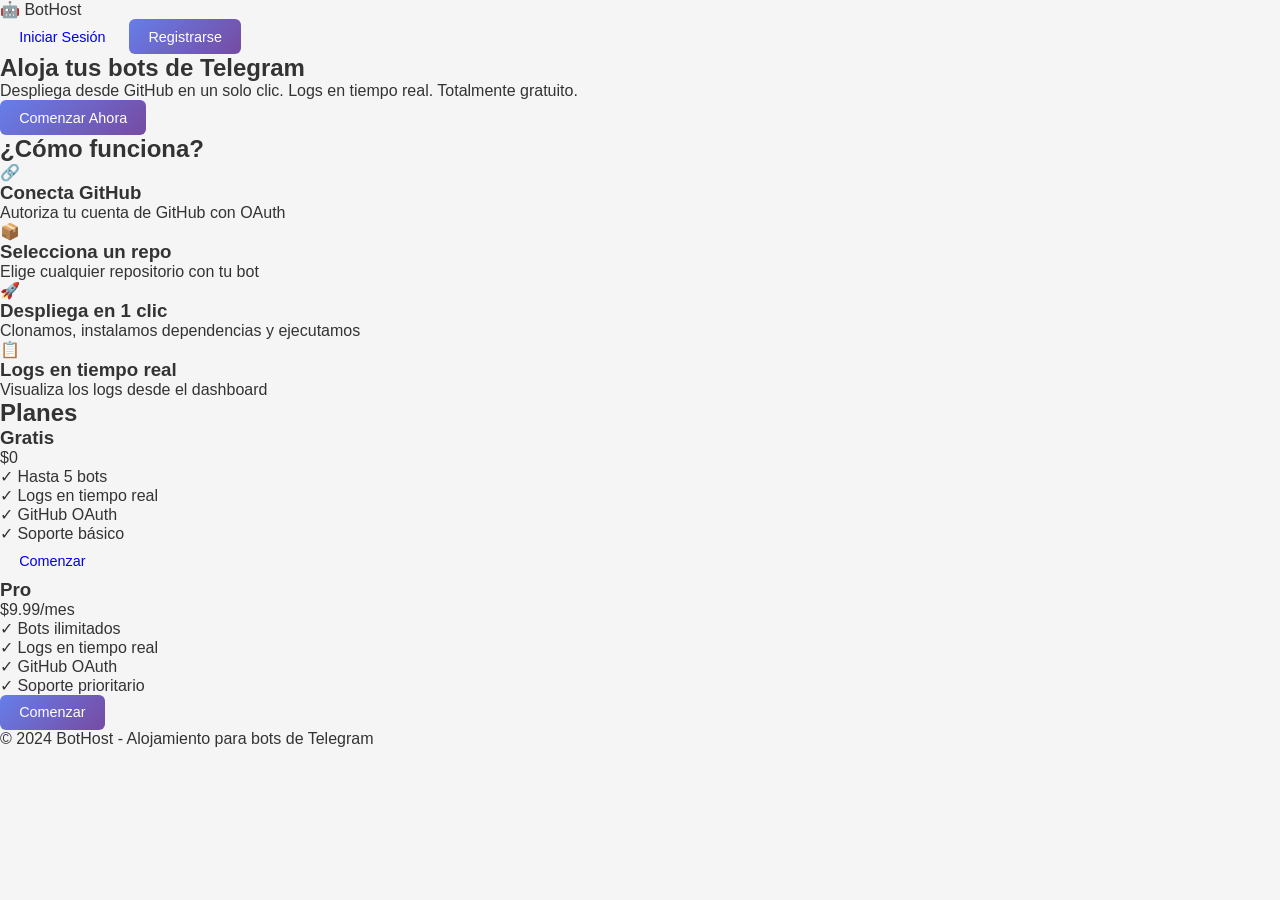
==== frontend/index.html @ b89e0924 "initial commit" ====
<!DOCTYPE html>
<html lang="es">
<head>
    <meta charset="UTF-8">
    <meta name="viewport" content="width=device-width, initial-scale=1.0">
    <title>BotHost - Aloja tus bots de Telegram</title>
    <link rel="stylesheet" href="style.css">
</head>
<body>
    <nav class="navbar">
        <div class="nav-container">
            <div class="logo">🤖 BotHost</div>
            <div class="nav-links">
                <a href="/login" class="btn btn-outline">Iniciar Sesión</a>
                <a href="/login" class="btn btn-primary">Registrarse</a>
            </div>
        </div>
    </nav>

    <section class="hero">
        <div class="hero-content">
            <h1>Aloja tus bots de Telegram</h1>
            <p>Despliega desde GitHub en un solo clic. Logs en tiempo real. Totalmente gratuito.</p>
            <a href="/login" class="btn btn-primary btn-large">Comenzar Ahora</a>
        </div>
    </section>

    <section class="features">
        <div class="container">
            <h2>¿Cómo funciona?</h2>
            <div class="features-grid">
                <div class="feature-card">
                    <div class="feature-icon">🔗</div>
                    <h3>Conecta GitHub</h3>
                    <p>Autoriza tu cuenta de GitHub con OAuth</p>
                </div>
                <div class="feature-card">
                    <div class="feature-icon">📦</div>
                    <h3>Selecciona un repo</h3>
                    <p>Elige cualquier repositorio con tu bot</p>
                </div>
                <div class="feature-card">
                    <div class="feature-icon">🚀</div>
                    <h3>Despliega en 1 clic</h3>
                    <p>Clonamos, instalamos dependencias y ejecutamos</p>
                </div>
                <div class="feature-card">
                    <div class="feature-icon">📋</div>
                    <h3>Logs en tiempo real</h3>
                    <p>Visualiza los logs desde el dashboard</p>
                </div>
            </div>
        </div>
    </section>

    <section class="pricing">
        <div class="container">
            <h2>Planes</h2>
            <div class="pricing-grid">
                <div class="pricing-card">
                    <h3>Gratis</h3>
                    <div class="price">$0</div>
                    <ul>
                        <li>✓ Hasta 5 bots</li>
                        <li>✓ Logs en tiempo real</li>
                        <li>✓ GitHub OAuth</li>
                        <li>✓ Soporte básico</li>
                    </ul>
                    <a href="/login" class="btn btn-outline">Comenzar</a>
                </div>
                <div class="pricing-card featured">
                    <h3>Pro</h3>
                    <div class="price">$9.99<span>/mes</span></div>
                    <ul>
                        <li>✓ Bots ilimitados</li>
                        <li>✓ Logs en tiempo real</li>
                        <li>✓ GitHub OAuth</li>
                        <li>✓ Soporte prioritario</li>
                    </ul>
                    <a href="/login" class="btn btn-primary">Comenzar</a>
                </div>
            </div>
        </div>
    </section>

    <footer>
        <div class="container">
            <p>© 2024 BotHost - Alojamiento para bots de Telegram</p>
        </div>
    </footer>
</body>
</html>
---- frontend/style.css ----
* {
    margin: 0;
    padding: 0;
    box-sizing: border-box;
}

body {
    font-family: -apple-system, BlinkMacSystemFont, 'Segoe UI', Roboto, Oxygen, Ubuntu, sans-serif;
    background: #f5f5f5;
    color: #333;
}

/* Dashboard Layout */
.dashboard {
    display: flex;
    min-height: 100vh;
}

/* Sidebar */
.sidebar {
    width: 280px;
    background: linear-gradient(180deg, #1a1a2e 0%, #16213e 100%);
    color: white;
    display: flex;
    flex-direction: column;
    box-shadow: 2px 0 10px rgba(0,0,0,0.1);
}

.sidebar-header {
    padding: 2rem;
    border-bottom: 1px solid rgba(255,255,255,0.1);
}

.sidebar-header h2 {
    font-size: 1.5rem;
    text-align: center;
}

.sidebar-nav {
    flex: 1;
    padding: 2rem 0;
}

.nav-item {
    width: 100%;
    padding: 1rem 2rem;
    text-align: left;
    background: none;
    border: none;
    color: rgba(255,255,255,0.8);
    cursor: pointer;
    font-size: 1rem;
    transition: all 0.3s;
    display: flex;
    align-items: center;
    gap: 0.75rem;
}

.nav-item:hover {
    background: rgba(255,255,255,0.1);
    color: white;
}

.nav-item.active {
    background: rgba(255,255,255,0.15);
    color: white;
    border-left: 3px solid #667eea;
}

hr {
    margin: 1rem 0;
    border-color: rgba(255,255,255,0.1);
}

/* Main Content */
.main-content {
    flex: 1;
    display: flex;
    flex-direction: column;
}

.top-bar {
    background: white;
    padding: 1.5rem 2rem;
    border-bottom: 1px solid #e0e0e0;
    display: flex;
    justify-content: space-between;
    align-items: center;
    box-shadow: 0 2px 4px rgba(0,0,0,0.05);
}

.user-badge {
    display: flex;
    align-items: center;
    gap: 1rem;
}

.username {
    font-weight: 500;
    color: #333;
}

.plan {
    padding: 0.25rem 0.75rem;
    border-radius: 20px;
    font-size: 0.75rem;
    font-weight: 500;
}

.plan.free {
    background: #e8f5e9;
    color: #2e7d32;
}

.plan.pro {
    background: #fff3e0;
    color: #ed6c02;
}

/* Views */
.view {
    display: none;
    padding: 2rem;
    flex: 1;
}

.view.active {
    display: block;
}

/* Bots Grid */
.bots-header {
    display: flex;
    justify-content: space-between;
    align-items: center;
    margin-bottom: 2rem;
}

.plan-badge {
    padding: 0.5rem 1rem;
    background: #e3f2fd;
    border-radius: 8px;
    font-size: 0.875rem;
    color: #1976d2;
}

.bots-grid {
    display: grid;
    grid-template-columns: repeat(auto-fill, minmax(350px, 1fr));
    gap: 1.5rem;
}

.bot-card {
    background: white;
    border-radius: 12px;
    padding: 1.5rem;
    display: flex;
    gap: 1rem;
    box-shadow: 0 2px 8px rgba(0,0,0,0.08);
    transition: transform 0.2s, box-shadow 0.2s;
}

.bot-card:hover {
    transform: translateY(-2px);
    box-shadow: 0 4px 12px rgba(0,0,0,0.12);
}

.bot-icon {
    font-size: 2.5rem;
}

.bot-info {
    flex: 1;
}

.bot-info h3 {
    margin-bottom: 0.25rem;
    font-size: 1.1rem;
}

.repo-name {
    font-size: 0.75rem;
    color: #666;
    margin-bottom: 0.5rem;
}

.status {
    display: inline-block;
    padding: 0.25rem 0.75rem;
    border-radius: 20px;
    font-size: 0.75rem;
    font-weight: 500;
}

.status.running {
    background: #e8f5e9;
    color: #2e7d32;
}

.status.stopped {
    background: #ffebee;
    color: #c62828;
}

.bot-actions {
    display: flex;
    gap: 0.5rem;
    align-items: flex-start;
}

.btn-icon {
    background: none;
    border: none;
    font-size: 1.25rem;
    cursor: pointer;
    padding: 0.5rem;
    border-radius: 8px;
    transition: background 0.2s;
}

.btn-icon:hover {
    background: #f0f0f0;
}

.btn-icon.danger:hover {
    background: #ffebee;
}

/* Empty State */
.empty-state {
    text-align: center;
    padding: 4rem;
    background: white;
    border-radius: 12px;
}

.empty-icon {
    font-size: 4rem;
    margin-bottom: 1rem;
}

.empty-state h3 {
    margin-bottom: 0.5rem;
    color: #333;
}

.empty-state p {
    color: #666;
    margin-bottom: 1.5rem;
}

/* GitHub Section */
.github-status-card {
    background: white;
    border-radius: 12px;
    padding: 2rem;
    margin-bottom: 2rem;
    text-align: center;
}

.connected, .disconnected {
    display: flex;
    align-items: center;
    justify-content: center;
    gap: 1.5rem;
}

.status-icon {
    font-size: 3rem;
}

.status-text strong {
    display: block;
    font-size: 1.25rem;
    margin-bottom: 0.5rem;
}

.status-text p {
    color: #666;
    margin-bottom: 1rem;
}

.repos-container h3 {
    margin-bottom: 1rem;
}

.repos-grid {
    display: grid;
    grid-template-columns: repeat(auto-fill, minmax(300px, 1fr));
    gap: 1rem;
}

.repo-card {
    background: white;
    border-radius: 8px;
    padding: 1rem;
    border: 1px solid #e0e0e0;
    transition: all 0.2s;
}

.repo-card:hover {
    border-color: #667eea;
    box-shadow: 0 2px 8px rgba(102,126,234,0.1);
}

.repo-header {
    display: flex;
    align-items: center;
    gap: 0.5rem;
    margin-bottom: 0.5rem;
}

.repo-icon {
    font-size: 1.25rem;
}

.repo-name {
    font-weight: 500;
    flex: 1;
}

.badge {
    font-size: 0.7rem;
    padding: 0.2rem 0.5rem;
    border-radius: 4px;
}

.badge.private {
    background: #ffebee;
    color: #c62828;
}

.badge.public {
    background: #e8f5e9;
    color: #2e7d32;
}

.repo-desc {
    font-size: 0.8rem;
    color: #666;
    margin-bottom: 1rem;
}

/* Account Card */
.account-card {
    background: white;
    border-radius: 12px;
    padding: 2rem;
    max-width: 600px;
}

.account-card h3 {
    margin-bottom: 1.5rem;
    padding-bottom: 1rem;
    border-bottom: 2px solid #f0f0f0;
}

.account-info {
    display: flex;
    flex-direction: column;
    gap: 1rem;
}

.info-row {
    display: flex;
    padding: 0.75rem 0;
    border-bottom: 1px solid #f0f0f0;
}

.info-row .label {
    width: 120px;
    font-weight: 500;
    color: #666;
}

.info-row .value {
    flex: 1;
    color: #333;
}

/* Modal */
.modal {
    display: none;
    position: fixed;
    top: 0;
    left: 0;
    width: 100%;
    height: 100%;
    background: rgba(0,0,0,0.5);
    z-index: 1000;
    align-items: center;
    justify-content: center;
}

.modal.active {
    display: flex;
}

.modal-content {
    background: white;
    border-radius: 12px;
    width: 90%;
    max-width: 800px;
    max-height: 80vh;
    display: flex;
    flex-direction: column;
}

.modal-header {
    padding: 1rem 1.5rem;
    border-bottom: 1px solid #e0e0e0;
    display: flex;
    justify-content: space-between;
    align-items: center;
}

.modal-body {
    padding: 1.5rem;
    overflow-y: auto;
    flex: 1;
}

.modal-footer {
    padding: 1rem 1.5rem;
    border-top: 1px solid #e0e0e0;
    text-align: right;
}

.logs-viewer {
    background: #1e1e1e;
    color: #d4d4d4;
    padding: 1rem;
    border-radius: 8px;
    font-family: 'Courier New', monospace;
    font-size: 0.8rem;
    white-space: pre-wrap;
    word-wrap: break-word;
    max-height: 500px;
    overflow-y: auto;
}

.close-btn {
    background: none;
    border: none;
    font-size: 1.5rem;
    cursor: pointer;
    color: #999;
}

.close-btn:hover {
    color: #333;
}

/* Buttons */
.btn {
    display: inline-block;
    padding: 0.6rem 1.2rem;
    border: none;
    border-radius: 6px;
    cursor: pointer;
    font-size: 0.9rem;
    text-decoration: none;
    transition: all 0.2s;
}

.btn-primary {
    background: linear-gradient(135deg, #667eea 0%, #764ba2 100%);
    color: white;
}

.btn-primary:hover {
    transform: translateY(-1px);
    box-shadow: 0 4px 12px rgba(102,126,234,0.4);
}

.btn-sm {
    padding: 0.4rem 0.8rem;
    font-size: 0.8rem;
}

/* Loading */
.loading {
    text-align: center;
    padding: 2rem;
    color: #666;
}

.error {
    text-align: center;
    padding: 2rem;
    color: #c62828;
}

/* Responsive */
@media (max-width: 768px) {
    .dashboard {
        flex-direction: column;
    }
    
    .sidebar {
        width: 100%;
        position: sticky;
        top: 0;
        z-index: 100;
    }
    
    .sidebar-nav {
        display: flex;
        overflow-x: auto;
        padding: 1rem;
    }
    
    .nav-item {
        width: auto;
        white-space: nowrap;
    }
    
    .bots-grid {
        grid-template-columns: 1fr;
    }
    
    .repos-grid {
        grid-template-columns: 1fr;
    }
    
    .connected, .disconnected {
        flex-direction: column;
        text-align: center;
    }
}
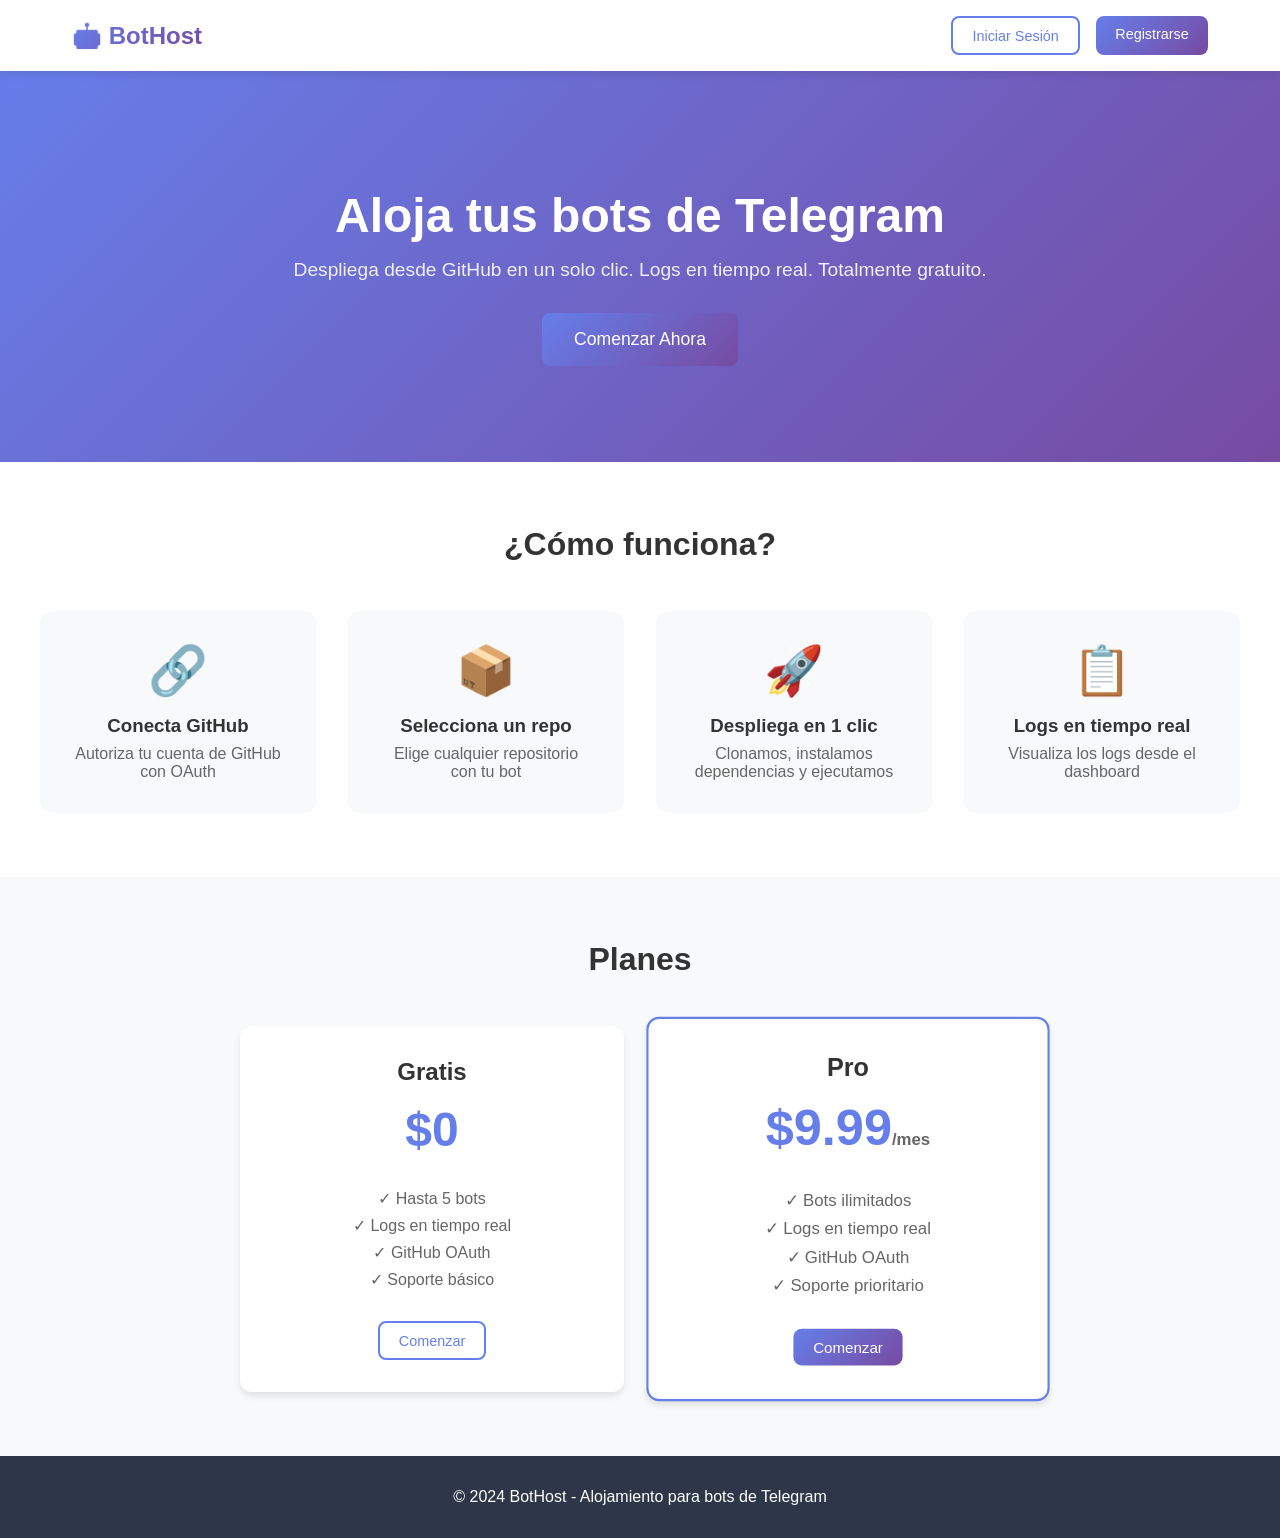
==== commit 7f94d7a6: "Initial commit" ====
--- a/frontend/index.html
+++ b/frontend/index.html
@@ -4,7 +4,230 @@
     <meta charset="UTF-8">
     <meta name="viewport" content="width=device-width, initial-scale=1.0">
     <title>BotHost - Aloja tus bots de Telegram</title>
-    <link rel="stylesheet" href="style.css">
+    <link rel="stylesheet" href="/style.css">
+    <style>
+        /* Estilos adicionales para asegurar que se vea bien */
+        * {
+            margin: 0;
+            padding: 0;
+            box-sizing: border-box;
+        }
+        
+        body {
+            font-family: -apple-system, BlinkMacSystemFont, 'Segoe UI', Roboto, Oxygen, Ubuntu, sans-serif;
+            background: #f5f5f5;
+            color: #333;
+        }
+        
+        .navbar {
+            background: white;
+            box-shadow: 0 2px 10px rgba(0,0,0,0.1);
+            position: fixed;
+            width: 100%;
+            top: 0;
+            z-index: 1000;
+        }
+        
+        .nav-container {
+            max-width: 1200px;
+            margin: 0 auto;
+            padding: 1rem 2rem;
+            display: flex;
+            justify-content: space-between;
+            align-items: center;
+        }
+        
+        .logo {
+            font-size: 1.5rem;
+            font-weight: bold;
+            background: linear-gradient(135deg, #667eea 0%, #764ba2 100%);
+            -webkit-background-clip: text;
+            -webkit-text-fill-color: transparent;
+        }
+        
+        .nav-links {
+            display: flex;
+            gap: 1rem;
+        }
+        
+        .btn {
+            display: inline-block;
+            padding: 0.6rem 1.2rem;
+            border: none;
+            border-radius: 8px;
+            cursor: pointer;
+            font-size: 0.9rem;
+            text-decoration: none;
+            transition: all 0.3s;
+        }
+        
+        .btn-primary {
+            background: linear-gradient(135deg, #667eea 0%, #764ba2 100%);
+            color: white;
+        }
+        
+        .btn-primary:hover {
+            transform: translateY(-2px);
+            box-shadow: 0 4px 12px rgba(102,126,234,0.4);
+        }
+        
+        .btn-outline {
+            border: 2px solid #667eea;
+            color: #667eea;
+            background: transparent;
+        }
+        
+        .btn-outline:hover {
+            background: #667eea;
+            color: white;
+        }
+        
+        .btn-large {
+            padding: 1rem 2rem;
+            font-size: 1.1rem;
+        }
+        
+        .hero {
+            background: linear-gradient(135deg, #667eea 0%, #764ba2 100%);
+            color: white;
+            text-align: center;
+            padding: 8rem 2rem 6rem;
+            margin-top: 60px;
+        }
+        
+        .hero-content h1 {
+            font-size: 3rem;
+            margin-bottom: 1rem;
+        }
+        
+        .hero-content p {
+            font-size: 1.2rem;
+            margin-bottom: 2rem;
+            opacity: 0.9;
+        }
+        
+        .features {
+            padding: 4rem 2rem;
+            background: white;
+        }
+        
+        .container {
+            max-width: 1200px;
+            margin: 0 auto;
+        }
+        
+        .features h2, .pricing h2 {
+            text-align: center;
+            font-size: 2rem;
+            margin-bottom: 3rem;
+        }
+        
+        .features-grid {
+            display: grid;
+            grid-template-columns: repeat(auto-fit, minmax(250px, 1fr));
+            gap: 2rem;
+        }
+        
+        .feature-card {
+            text-align: center;
+            padding: 2rem;
+            background: #f8f9fa;
+            border-radius: 12px;
+            transition: transform 0.3s;
+        }
+        
+        .feature-card:hover {
+            transform: translateY(-5px);
+        }
+        
+        .feature-icon {
+            font-size: 3rem;
+            margin-bottom: 1rem;
+        }
+        
+        .feature-card h3 {
+            margin-bottom: 0.5rem;
+            color: #333;
+        }
+        
+        .feature-card p {
+            color: #666;
+        }
+        
+        .pricing {
+            padding: 4rem 2rem;
+            background: #f8f9fa;
+        }
+        
+        .pricing-grid {
+            display: grid;
+            grid-template-columns: repeat(auto-fit, minmax(300px, 1fr));
+            gap: 2rem;
+            max-width: 800px;
+            margin: 0 auto;
+        }
+        
+        .pricing-card {
+            background: white;
+            border-radius: 12px;
+            padding: 2rem;
+            text-align: center;
+            box-shadow: 0 4px 6px rgba(0,0,0,0.1);
+            transition: transform 0.3s;
+        }
+        
+        .pricing-card:hover {
+            transform: translateY(-5px);
+        }
+        
+        .pricing-card.featured {
+            border: 2px solid #667eea;
+            transform: scale(1.05);
+        }
+        
+        .pricing-card h3 {
+            font-size: 1.5rem;
+            margin-bottom: 1rem;
+        }
+        
+        .price {
+            font-size: 3rem;
+            font-weight: bold;
+            color: #667eea;
+            margin: 1rem 0;
+        }
+        
+        .price span {
+            font-size: 1rem;
+            color: #666;
+        }
+        
+        .pricing-card ul {
+            list-style: none;
+            margin: 2rem 0;
+        }
+        
+        .pricing-card li {
+            margin: 0.5rem 0;
+            color: #666;
+        }
+        
+        footer {
+            background: #2d3748;
+            color: white;
+            text-align: center;
+            padding: 2rem;
+        }
+        
+        @media (max-width: 768px) {
+            .hero-content h1 {
+                font-size: 2rem;
+            }
+            .pricing-card.featured {
+                transform: none;
+            }
+        }
+    </style>
 </head>
 <body>
     <nav class="navbar">
@@ -89,4 +312,4 @@
         </div>
     </footer>
 </body>
-</html>+</html>
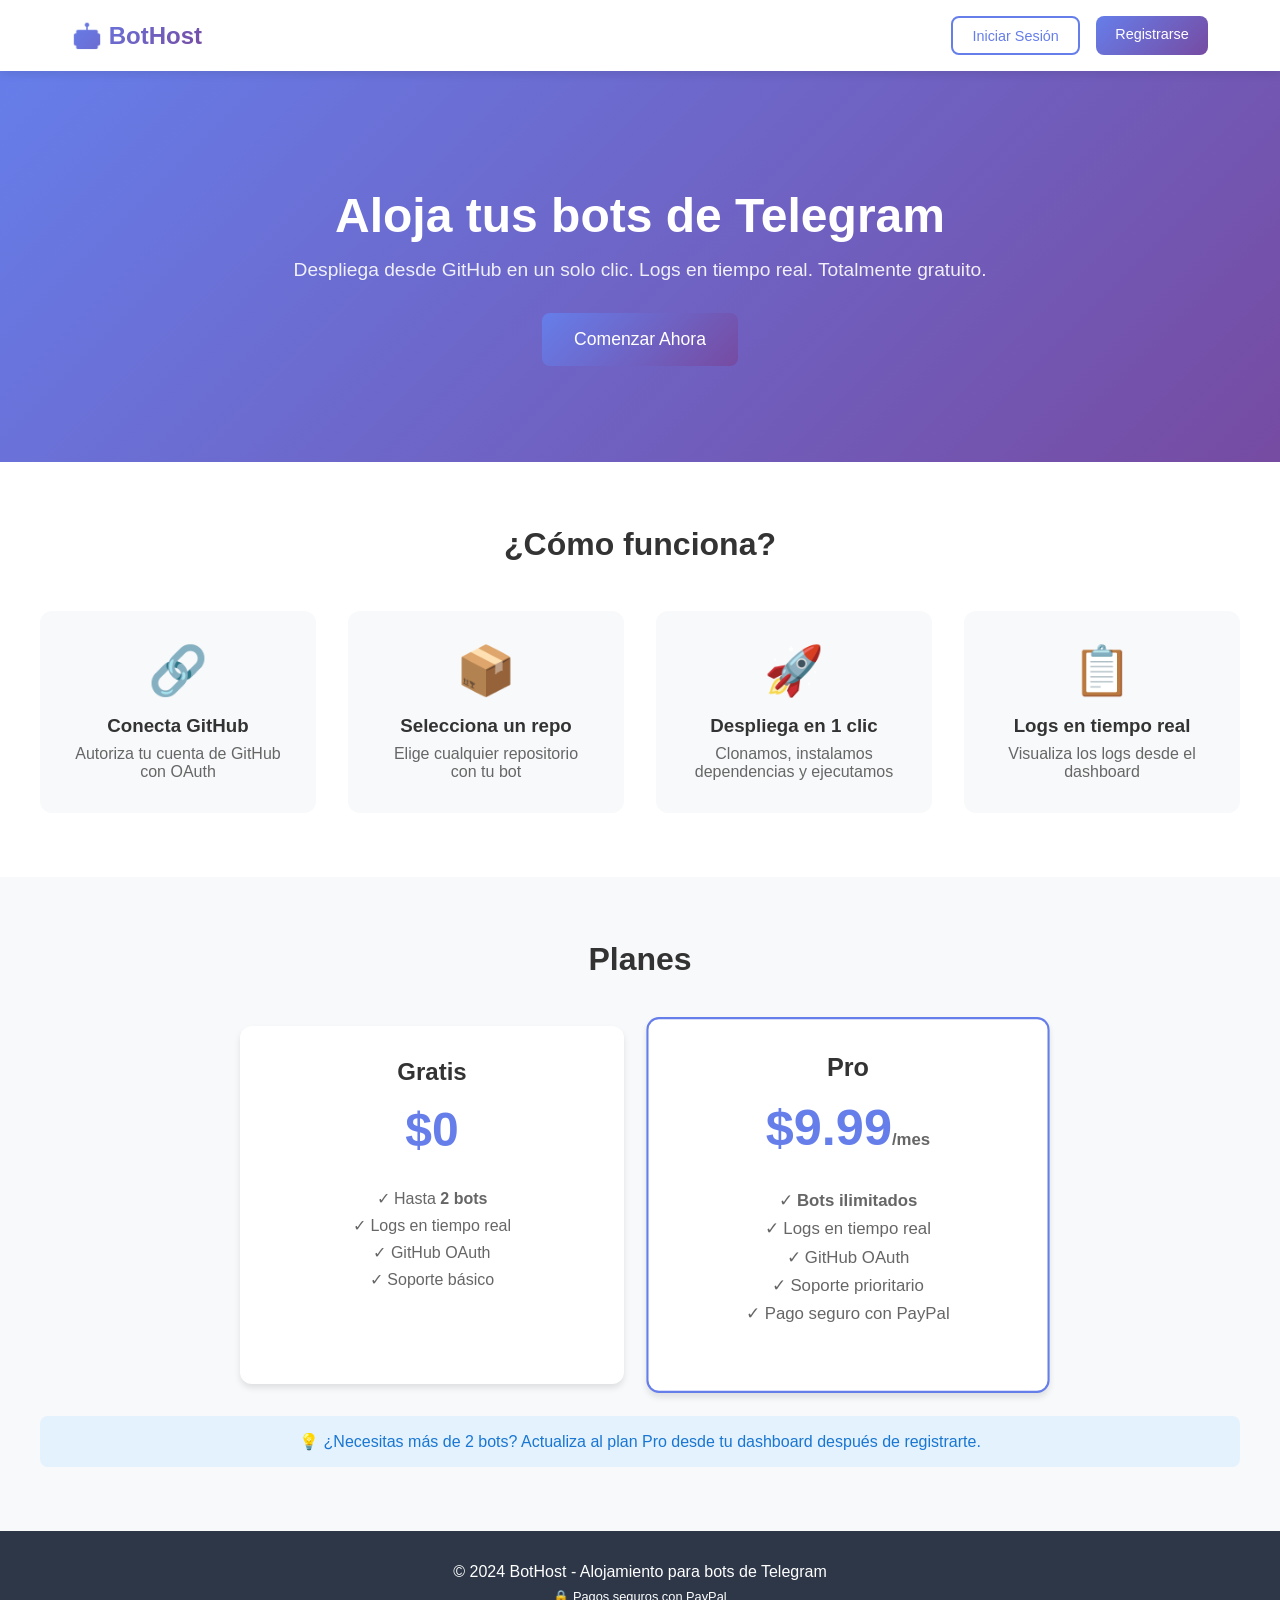
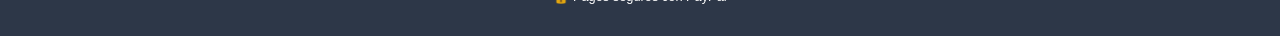
==== commit 43480c0e: "Initial commit" ====
--- a/frontend/index.html
+++ b/frontend/index.html
@@ -212,6 +212,16 @@
             color: #666;
         }
         
+        /* Mensaje de actualización */
+        .upgrade-note {
+            text-align: center;
+            margin-top: 2rem;
+            padding: 1rem;
+            background: #e3f2fd;
+            border-radius: 8px;
+            color: #1976d2;
+        }
+        
         footer {
             background: #2d3748;
             color: white;
@@ -235,7 +245,7 @@
             <div class="logo">🤖 BotHost</div>
             <div class="nav-links">
                 <a href="/login" class="btn btn-outline">Iniciar Sesión</a>
-                <a href="/login" class="btn btn-primary">Registrarse</a>
+                <a href="/login?tab=register" class="btn btn-primary">Registrarse</a>
             </div>
         </div>
     </nav>
@@ -244,7 +254,7 @@
         <div class="hero-content">
             <h1>Aloja tus bots de Telegram</h1>
             <p>Despliega desde GitHub en un solo clic. Logs en tiempo real. Totalmente gratuito.</p>
-            <a href="/login" class="btn btn-primary btn-large">Comenzar Ahora</a>
+            <a href="/login?tab=register" class="btn btn-primary btn-large">Comenzar Ahora</a>
         </div>
     </section>
 
@@ -284,24 +294,26 @@
                     <h3>Gratis</h3>
                     <div class="price">$0</div>
                     <ul>
-                        <li>✓ Hasta 5 bots</li>
+                        <li>✓ Hasta <strong>2 bots</strong></li>
                         <li>✓ Logs en tiempo real</li>
                         <li>✓ GitHub OAuth</li>
                         <li>✓ Soporte básico</li>
                     </ul>
-                    <a href="/login" class="btn btn-outline">Comenzar</a>
                 </div>
                 <div class="pricing-card featured">
                     <h3>Pro</h3>
                     <div class="price">$9.99<span>/mes</span></div>
                     <ul>
-                        <li>✓ Bots ilimitados</li>
+                        <li>✓ <strong>Bots ilimitados</strong></li>
                         <li>✓ Logs en tiempo real</li>
                         <li>✓ GitHub OAuth</li>
                         <li>✓ Soporte prioritario</li>
+                        <li>✓ Pago seguro con PayPal</li>
                     </ul>
-                    <a href="/login" class="btn btn-primary">Comenzar</a>
-                </div>
+                </div>
+            </div>
+            <div class="upgrade-note">
+                💡 ¿Necesitas más de 2 bots? Actualiza al plan Pro desde tu dashboard después de registrarte.
             </div>
         </div>
     </section>
@@ -309,6 +321,7 @@
     <footer>
         <div class="container">
             <p>© 2024 BotHost - Alojamiento para bots de Telegram</p>
+            <p style="font-size: 0.8rem; margin-top: 0.5rem;">🔒 Pagos seguros con PayPal</p>
         </div>
     </footer>
 </body>
